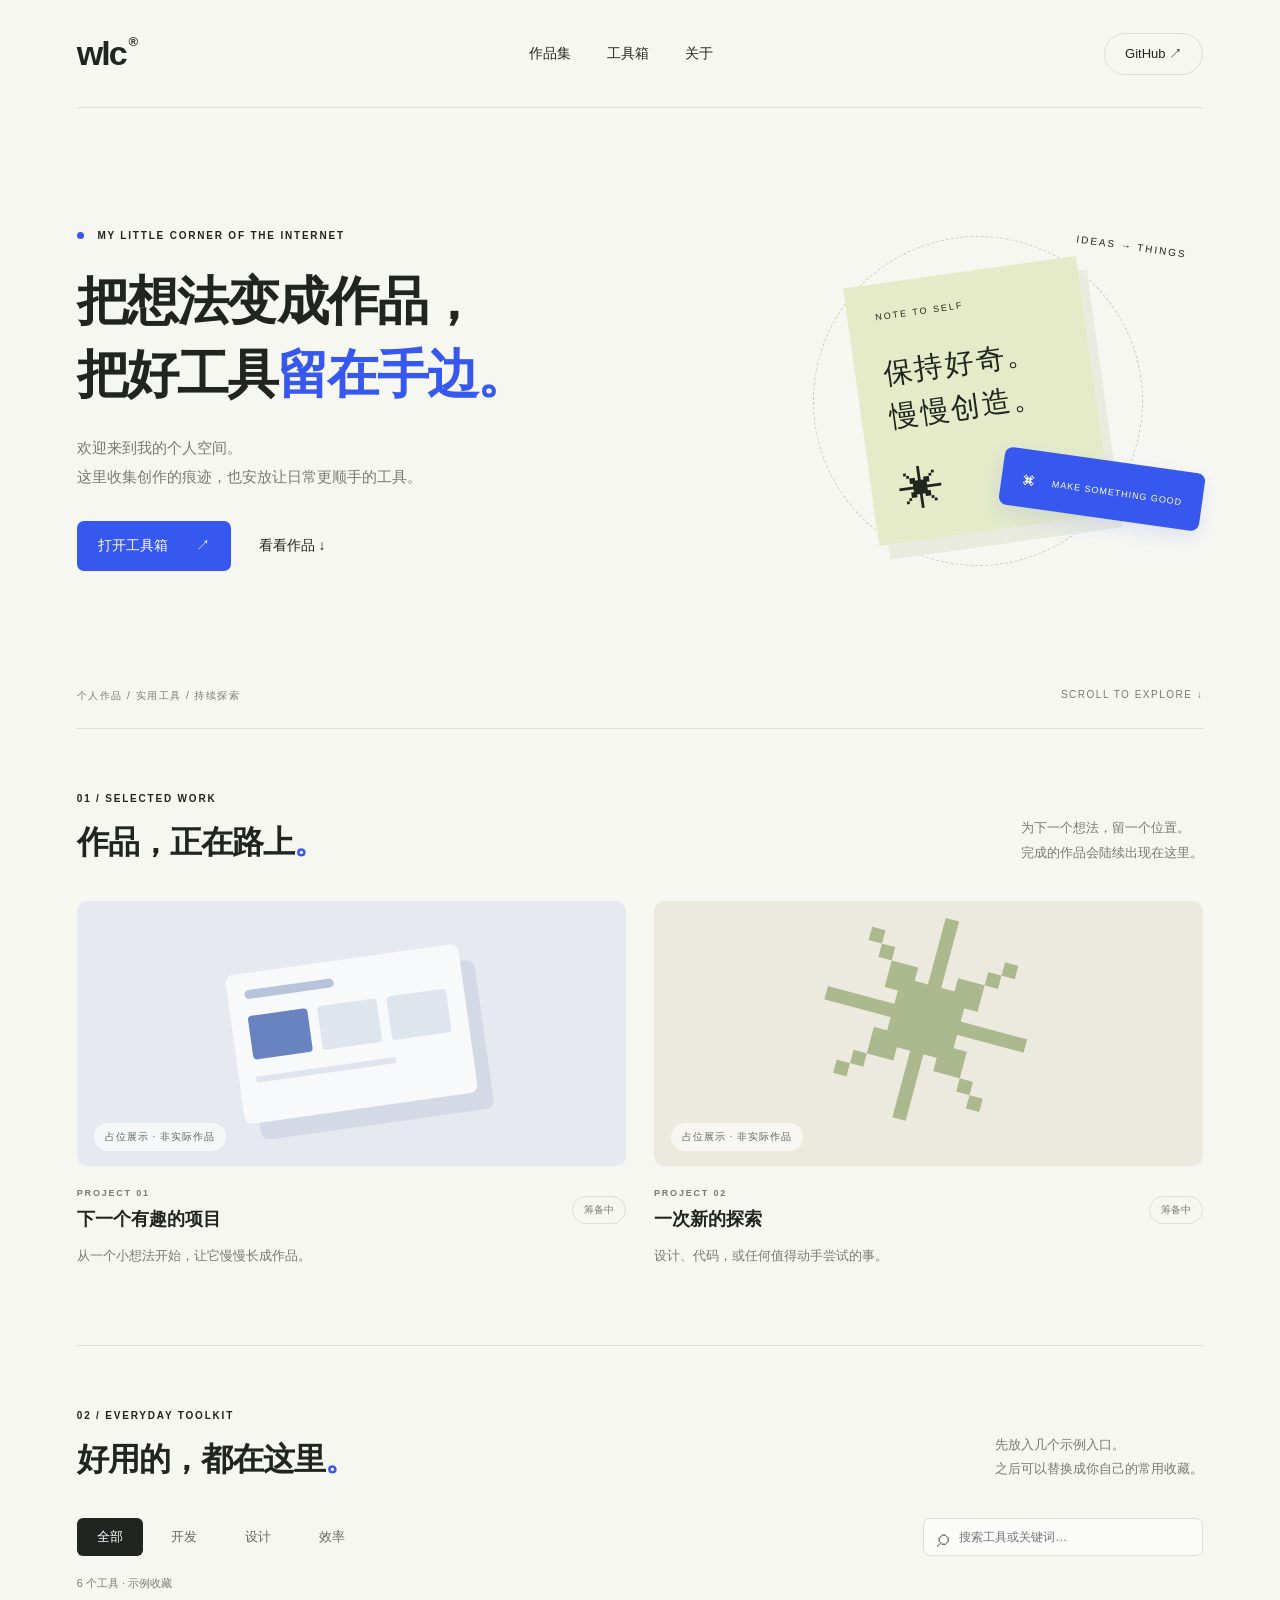
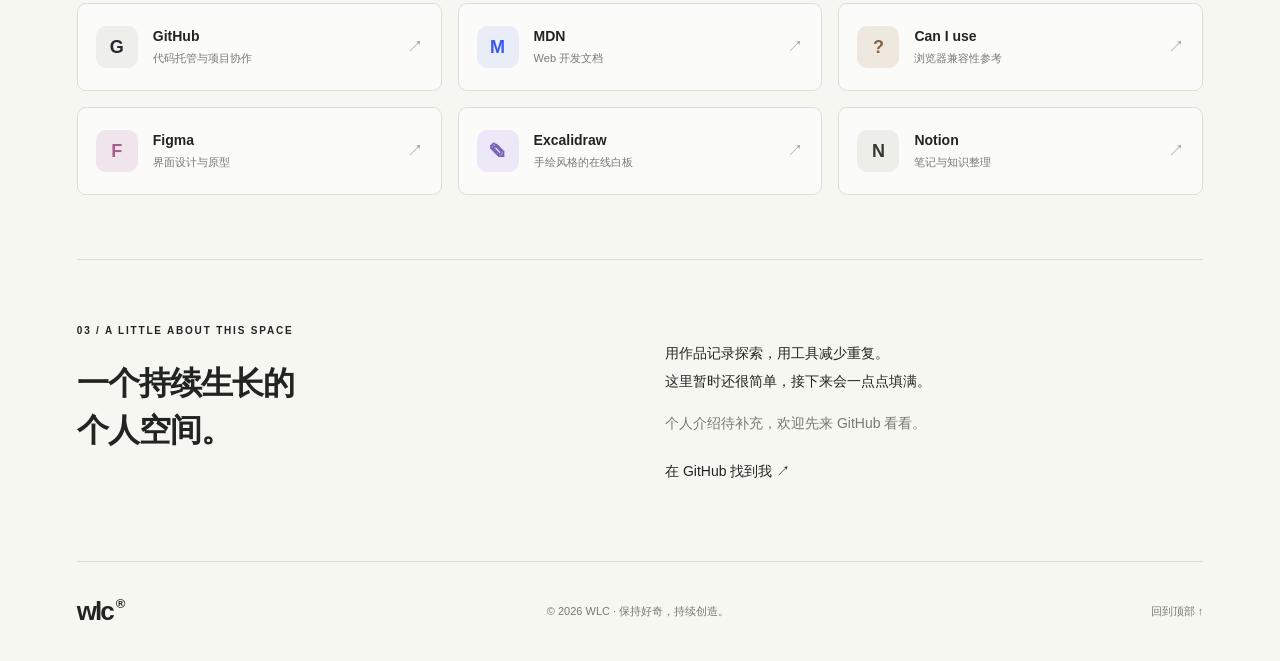
==== public/index.html @ 25a7bd31 "Add files via upload" ====
<!doctype html>
<html lang="zh-CN">
<head>
  <meta charset="UTF-8"><meta name="viewport" content="width=device-width, initial-scale=1">
  <meta name="description" content="我的个人空间：作品、灵感与常用工具。">
  <title>WLC — 个人空间</title>
  <link rel="stylesheet" href="./style.css"><script src="./app.js" defer></script>
</head>
<body>
  <header class="header"><a class="brand" href="#home" aria-label="WLC 首页">wlc<span>®</span></a><nav aria-label="主导航"><a href="#works">作品集</a><a href="#tools">工具箱</a><a href="#about">关于</a></nav><a class="github" href="https://github.com/wuliangchao2397" target="_blank" rel="noopener noreferrer">GitHub ↗</a></header>
  <main id="home">
    <section class="hero"><div class="hero-copy"><p class="eyebrow"><span class="dot"></span> MY LITTLE CORNER OF THE INTERNET</p><h1>把想法变成作品，<br>把好工具<span class="blue">留在手边。</span></h1><p class="intro">欢迎来到我的个人空间。<br>这里收集创作的痕迹，也安放让日常更顺手的工具。</p><div class="hero-actions"><a class="primary" href="#tools">打开工具箱 <span>↗</span></a><a class="text-link" href="#works">看看作品 ↓</a></div></div><div class="desk" aria-hidden="true"><div class="orbit"></div><div class="note"><span>NOTE TO SELF</span><p>保持好奇。<br>慢慢创造。</p><div>✳</div></div><div class="floating">⌘ <span>MAKE SOMETHING GOOD</span></div><div class="small-label">IDEAS → THINGS</div></div><div class="hero-bottom"><span>个人作品 / 实用工具 / 持续探索</span><span>SCROLL TO EXPLORE ↓</span></div></section>
    <section id="works" class="section"><div class="section-top"><div><p class="eyebrow">01 / SELECTED WORK</p><h2>作品，正在路上<span class="blue">。</span></h2></div><p class="section-description">为下一个想法，留一个位置。<br>完成的作品会陆续出现在这里。</p></div><div class="works-grid"><article class="work"><div class="work-art art-one"><div class="wireframe"><i></i><div><b></b><b></b><b></b></div><em></em></div><span class="placeholder">占位展示 · 非实际作品</span></div><div class="work-info"><div><p class="eyebrow">PROJECT 01</p><h3>下一个有趣的项目</h3></div><span class="pill">筹备中</span></div><p class="muted">从一个小想法开始，让它慢慢长成作品。</p></article><article class="work"><div class="work-art art-two"><div class="asterisk">✳</div><span class="placeholder">占位展示 · 非实际作品</span></div><div class="work-info"><div><p class="eyebrow">PROJECT 02</p><h3>一次新的探索</h3></div><span class="pill">筹备中</span></div><p class="muted">设计、代码，或任何值得动手尝试的事。</p></article></div></section>
    <section id="tools" class="section tools-section"><div class="section-top"><div><p class="eyebrow">02 / EVERYDAY TOOLKIT</p><h2>好用的，都在这里<span class="blue">。</span></h2></div><p class="section-description">先放入几个示例入口。<br>之后可以替换成你自己的常用收藏。</p></div><div class="tool-controls"><div class="filters" role="group" aria-label="工具分类"><button class="active" data-category="全部" aria-pressed="true">全部</button><button data-category="开发" aria-pressed="false">开发</button><button data-category="设计" aria-pressed="false">设计</button><button data-category="效率" aria-pressed="false">效率</button></div><label class="search"><span aria-hidden="true">⌕</span><input id="search" type="search" placeholder="搜索工具或关键词…" aria-label="搜索工具"></label></div><p id="result-count" class="result-count" aria-live="polite"></p><div id="tool-grid" class="tool-grid"></div><p id="empty" class="empty" hidden>还没有匹配的工具，换个关键词试试。</p><noscript><p>启用 JavaScript 后可使用工具搜索。你也可以直接访问 <a href="https://github.com/">GitHub</a> 或 <a href="https://www.figma.com/">Figma</a>。</p></noscript></section>
    <section id="about" class="about"><div><p class="eyebrow">03 / A LITTLE ABOUT THIS SPACE</p><h2>一个持续生长的<br>个人空间。</h2></div><div><p>用作品记录探索，用工具减少重复。<br>这里暂时还很简单，接下来会一点点填满。</p><p class="muted">个人介绍待补充，欢迎先来 GitHub 看看。</p><a class="text-link" href="https://github.com/wuliangchao2397" target="_blank" rel="noopener noreferrer">在 GitHub 找到我 ↗</a></div></section>
  </main><footer><a class="brand" href="#home">wlc<span>®</span></a><span>© <span id="year">2026</span> WLC · 保持好奇，持续创造。</span><a href="#home">回到顶部 ↑</a></footer>
</body>
</html>
---- public/style.css ----
:root{--bg:#f7f7f2;--ink:#22251f;--muted:#777b72;--blue:#3758ee;--line:#dddfd5}*{box-sizing:border-box}html{scroll-behavior:smooth;scroll-padding-top:30px}body{margin:0;background:var(--bg);color:var(--ink);font-family:Inter,-apple-system,BlinkMacSystemFont,"PingFang SC","Microsoft YaHei",sans-serif}a{color:inherit;text-decoration:none}button,input{font:inherit}a:focus-visible,button:focus-visible,input:focus-visible{outline:3px solid var(--blue);outline-offset:5px}.header,main,footer{max-width:1200px;margin:auto}.header{height:108px;display:flex;align-items:center;justify-content:space-between;border-bottom:1px solid var(--line)}.brand{font-size:34px;font-weight:850;letter-spacing:-2px}.brand span{font-size:13px;vertical-align:top;letter-spacing:0;margin-left:3px}.header nav{display:flex;gap:36px;font-size:14px}.header nav a:hover,.text-link:hover{color:var(--blue)}.github{border:1px solid var(--line);border-radius:30px;padding:11px 20px;font-size:13px}.hero{position:relative;display:grid;grid-template-columns:1.5fr 1fr;align-items:center;min-height:620px;padding:65px 0 100px}.eyebrow{font-size:10px;letter-spacing:1.8px;font-weight:650;margin:0 0 24px}.dot{display:inline-block;background:var(--blue);width:7px;height:7px;border-radius:50%;margin-right:9px}.hero h1{font-size:clamp(32px,4.2vw,52px);line-height:1.4;letter-spacing:-2px;margin:0 0 24px;font-weight:750}.blue{color:var(--blue)}.intro{font-size:15px;line-height:1.9;color:var(--muted)}.hero-actions{display:flex;gap:28px;align-items:center;margin-top:30px}.primary{background:var(--blue);color:white;border-radius:7px;padding:16px 21px;font-size:14px}.primary span{margin-left:24px}.primary:hover{background:#233dca}.text-link{font-size:14px}.desk{height:340px;position:relative;display:flex;align-items:center;justify-content:center}.orbit{position:absolute;width:330px;height:330px;border:1px dashed #c8ccbf;border-radius:50%;transform:rotate(-20deg)}.note{position:relative;transform:rotate(-8deg);width:235px;height:260px;padding:28px;background:#e5ebc9;box-shadow:9px 15px 0 #e9ebdf;display:flex;flex-direction:column;justify-content:space-between}.note span{font-size:9px;letter-spacing:2px}.note p{font-size:29px;line-height:1.5;margin:0;letter-spacing:2px}.note div{font-size:45px;line-height:1}.floating{position:absolute;right:0;bottom:53px;background:var(--blue);color:white;padding:15px 20px;border-radius:8px;transform:rotate(8deg);font-size:24px;box-shadow:0 8px 20px #3758ee20}.floating span{font-size:9px;letter-spacing:1px;vertical-align:middle;margin-left:12px}.small-label{position:absolute;top:10px;right:16px;font-size:10px;letter-spacing:2px;transform:rotate(8deg)}.hero-bottom{position:absolute;bottom:25px;left:0;right:0;display:flex;justify-content:space-between;font-size:10px;letter-spacing:1.5px;color:var(--muted)}.section{padding:64px 0;border-top:1px solid var(--line)}.section-top{display:flex;align-items:end;justify-content:space-between;margin-bottom:36px}.section-top .eyebrow{margin-bottom:15px}h2{font-size:32px;letter-spacing:-1px;margin:0;line-height:1.45}.section-description{font-size:13px;color:var(--muted);line-height:1.9;margin:0}.works-grid{display:grid;grid-template-columns:1fr 1fr;gap:28px}.work-art{height:265px;border-radius:10px;position:relative;display:grid;place-items:center;overflow:hidden}.art-one{background:#e6eaf0}.wireframe{width:235px;height:150px;background:#f8f9fb;transform:rotate(-8deg);border-radius:8px;box-shadow:14px 18px 0 #d4dae5;padding:17px}.wireframe i{display:block;width:45%;height:9px;background:#b8c4db;border-radius:10px}.wireframe>div{display:flex;gap:10px;margin:17px 0}.wireframe b{width:60px;height:44px;border-radius:4px;background:#dfe5ef}.wireframe b:first-child{background:#6983c1}.wireframe em{display:block;height:6px;width:70%;background:#dfe5ef}.art-two{background:#ece9df}.asterisk{font-size:220px;line-height:1;color:#acb88e;transform:rotate(15deg)}.placeholder{position:absolute;bottom:15px;left:17px;font-size:10px;letter-spacing:1px;color:#5e665b;background:#ffffffa0;border-radius:20px;padding:7px 11px}.work-info{display:flex;justify-content:space-between;align-items:center;margin-top:22px}.work-info .eyebrow{margin-bottom:9px;color:var(--muted);font-size:9px}h3{font-size:18px;margin:0}.pill{font-size:10px;border:1px solid var(--line);border-radius:20px;padding:6px 11px;color:var(--muted)}.muted{color:var(--muted);font-size:13px;line-height:1.8}.tool-controls{display:flex;justify-content:space-between;gap:20px}.filters{display:flex;gap:8px}.filters button{border:0;background:transparent;padding:10px 20px;border-radius:6px;font-size:13px;cursor:pointer;color:#64695f}.filters button.active{background:var(--ink);color:white}.search{border:1px solid var(--line);background:#fff8;border-radius:7px;display:flex;align-items:center;gap:10px;padding:0 13px;width:280px}.search span{font-size:24px;color:var(--muted)}input{width:100%;border:0;background:transparent;padding:10px 0;font-size:12px;color:var(--ink);min-width:0}.result-count{font-size:11px;color:var(--muted);margin:20px 0 12px}.tool-grid{display:grid;grid-template-columns:repeat(3,1fr);gap:16px}.tool{display:flex;align-items:center;gap:15px;background:#fff9;border:1px solid var(--line);border-radius:9px;padding:22px 18px;transition:transform .15s,border-color .15s}.tool:hover{transform:translateY(-3px);border-color:#a1acee}.tool-icon{width:42px;height:42px;border-radius:10px;display:grid;place-items:center;background:var(--tile);color:var(--symbol);font-size:18px;font-weight:750;flex-shrink:0}.tool h3{font-size:14px;margin-bottom:6px}.tool p{font-size:11px;color:var(--muted);margin:0;line-height:1.5}.tool-arrow{margin-left:auto;color:#999f93;font-size:16px}.empty{text-align:center;padding:40px;color:var(--muted)}.about{border-top:1px solid var(--line);padding:65px 0 80px;display:grid;grid-template-columns:1fr 1fr;gap:50px}.about>div>p:not(.eyebrow){font-size:14px;line-height:2}.about .text-link{display:inline-block;margin-top:12px}footer{border-top:1px solid var(--line);min-height:100px;display:flex;align-items:center;justify-content:space-between;font-size:11px;color:var(--muted)}footer .brand{color:var(--ink);font-size:26px}@media(min-width:1440px){.header,main,footer{max-width:1200px}}@media(max-width:1280px){.header,main,footer{margin-left:6%;margin-right:6%}}@media(max-width:760px){.header{height:80px}.header nav{gap:18px;font-size:12px}.github{padding:9px 12px;font-size:11px}.brand{font-size:29px}.hero{grid-template-columns:1fr;padding:45px 0 75px;min-height:0}.hero h1{font-size:36px;letter-spacing:-1px}.hero .eyebrow{font-size:8px;letter-spacing:1.2px}.desk{height:280px;margin-top:35px}.orbit{width:245px;height:245px}.note{width:190px;height:210px;padding:20px}.note p{font-size:25px}.floating{right:6%;bottom:25px}.small-label{right:10%;top:10px}.hero-bottom{font-size:8px;letter-spacing:.3px}.section{padding:40px 0}.section-top{display:block;margin-bottom:25px}h2{font-size:27px}.section-description{margin-top:14px}.works-grid{grid-template-columns:1fr;gap:28px}.work-art{height:235px}.tool-controls{flex-direction:column;gap:16px}.filters button{padding:9px 17px}.search{width:100%}.tool-grid{grid-template-columns:1fr 1fr;gap:10px}.tool{padding:16px 12px;gap:10px}.tool-icon{width:34px;height:34px;font-size:15px}.tool h3{font-size:12px}.tool p{font-size:10px}.tool-arrow{display:none}.about{grid-template-columns:1fr;gap:15px;padding:40px 0}footer{flex-wrap:wrap;gap:15px;padding:25px 0}footer>span{order:3;width:100%}}@media(prefers-reduced-motion:reduce){html{scroll-behavior:auto}.tool{transition:none}}
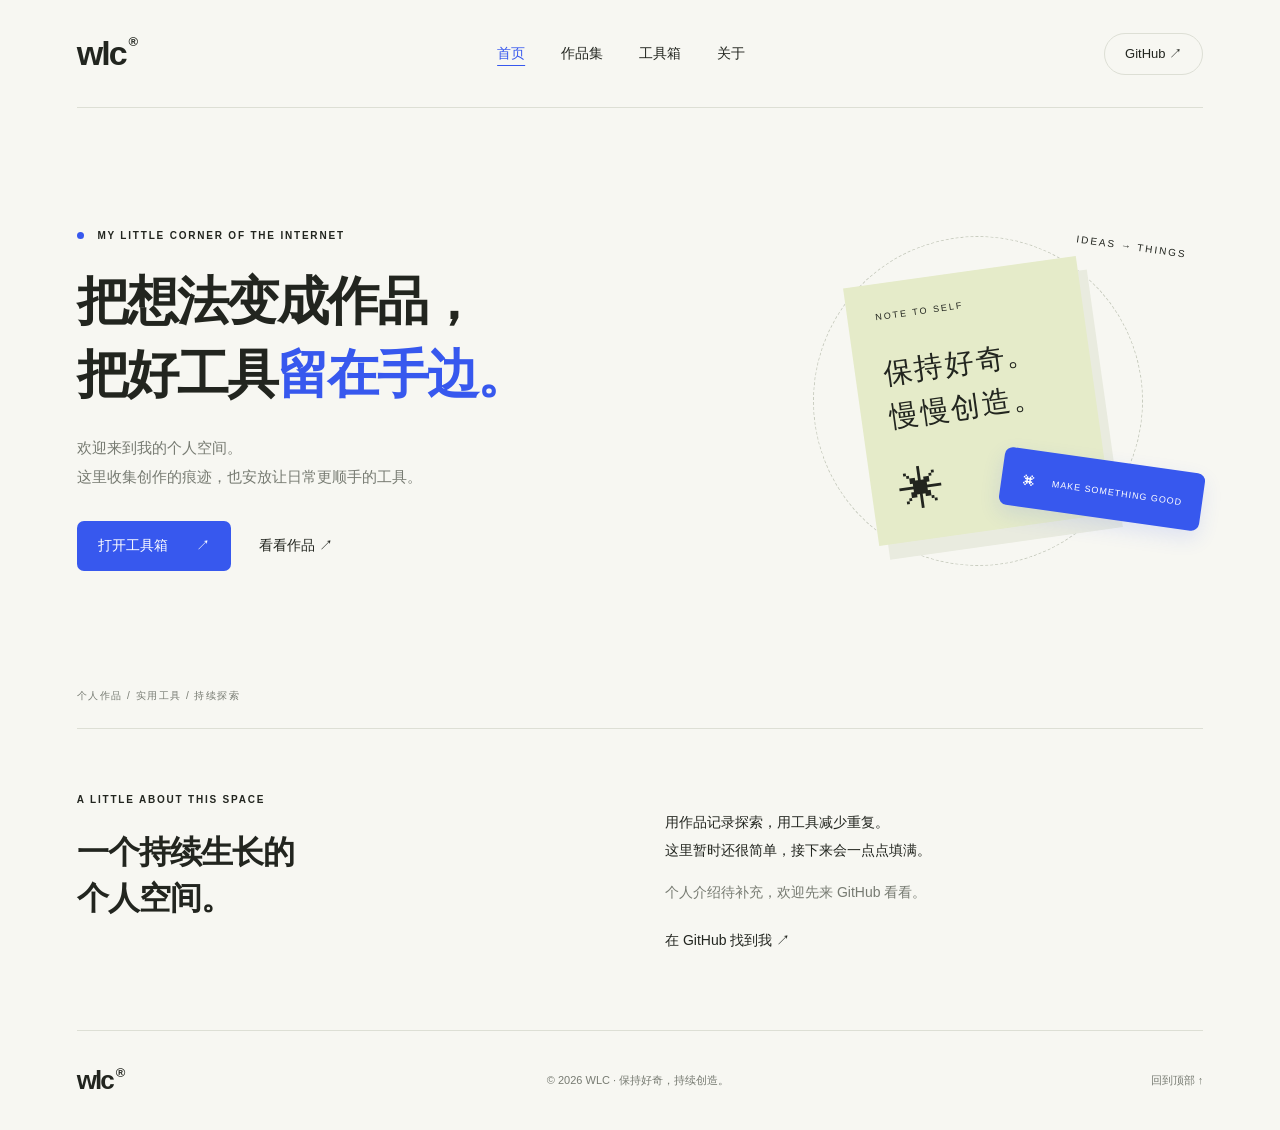
==== commit 44ea9ed6: "feat: 拆分个人网站页面并修复本地导航" ====
--- a/public/index.html
+++ b/public/index.html
@@ -4,15 +4,13 @@
   <meta charset="UTF-8"><meta name="viewport" content="width=device-width, initial-scale=1">
   <meta name="description" content="我的个人空间：作品、灵感与常用工具。">
   <title>WLC — 个人空间</title>
-  <link rel="stylesheet" href="./style.css"><script src="./app.js" defer></script>
+  <link rel="stylesheet" href="./style.css"><script src="./common.js" defer></script>
 </head>
 <body>
-  <header class="header"><a class="brand" href="#home" aria-label="WLC 首页">wlc<span>®</span></a><nav aria-label="主导航"><a href="#works">作品集</a><a href="#tools">工具箱</a><a href="#about">关于</a></nav><a class="github" href="https://github.com/wuliangchao2397" target="_blank" rel="noopener noreferrer">GitHub ↗</a></header>
+  <header class="header"><a class="brand" href="./index.html" aria-label="WLC 首页">wlc<span>®</span></a><nav aria-label="主导航"><a href="./index.html" aria-current="page">首页</a><a href="./works.html">作品集</a><a href="./tools.html">工具箱</a><a href="./index.html#about">关于</a></nav><a class="github" href="https://github.com/wuliangchao2397" target="_blank" rel="noopener noreferrer">GitHub ↗</a></header>
   <main id="home">
-    <section class="hero"><div class="hero-copy"><p class="eyebrow"><span class="dot"></span> MY LITTLE CORNER OF THE INTERNET</p><h1>把想法变成作品，<br>把好工具<span class="blue">留在手边。</span></h1><p class="intro">欢迎来到我的个人空间。<br>这里收集创作的痕迹，也安放让日常更顺手的工具。</p><div class="hero-actions"><a class="primary" href="#tools">打开工具箱 <span>↗</span></a><a class="text-link" href="#works">看看作品 ↓</a></div></div><div class="desk" aria-hidden="true"><div class="orbit"></div><div class="note"><span>NOTE TO SELF</span><p>保持好奇。<br>慢慢创造。</p><div>✳</div></div><div class="floating">⌘ <span>MAKE SOMETHING GOOD</span></div><div class="small-label">IDEAS → THINGS</div></div><div class="hero-bottom"><span>个人作品 / 实用工具 / 持续探索</span><span>SCROLL TO EXPLORE ↓</span></div></section>
-    <section id="works" class="section"><div class="section-top"><div><p class="eyebrow">01 / SELECTED WORK</p><h2>作品，正在路上<span class="blue">。</span></h2></div><p class="section-description">为下一个想法，留一个位置。<br>完成的作品会陆续出现在这里。</p></div><div class="works-grid"><article class="work"><div class="work-art art-one"><div class="wireframe"><i></i><div><b></b><b></b><b></b></div><em></em></div><span class="placeholder">占位展示 · 非实际作品</span></div><div class="work-info"><div><p class="eyebrow">PROJECT 01</p><h3>下一个有趣的项目</h3></div><span class="pill">筹备中</span></div><p class="muted">从一个小想法开始，让它慢慢长成作品。</p></article><article class="work"><div class="work-art art-two"><div class="asterisk">✳</div><span class="placeholder">占位展示 · 非实际作品</span></div><div class="work-info"><div><p class="eyebrow">PROJECT 02</p><h3>一次新的探索</h3></div><span class="pill">筹备中</span></div><p class="muted">设计、代码，或任何值得动手尝试的事。</p></article></div></section>
-    <section id="tools" class="section tools-section"><div class="section-top"><div><p class="eyebrow">02 / EVERYDAY TOOLKIT</p><h2>好用的，都在这里<span class="blue">。</span></h2></div><p class="section-description">先放入几个示例入口。<br>之后可以替换成你自己的常用收藏。</p></div><div class="tool-controls"><div class="filters" role="group" aria-label="工具分类"><button class="active" data-category="全部" aria-pressed="true">全部</button><button data-category="开发" aria-pressed="false">开发</button><button data-category="设计" aria-pressed="false">设计</button><button data-category="效率" aria-pressed="false">效率</button></div><label class="search"><span aria-hidden="true">⌕</span><input id="search" type="search" placeholder="搜索工具或关键词…" aria-label="搜索工具"></label></div><p id="result-count" class="result-count" aria-live="polite"></p><div id="tool-grid" class="tool-grid"></div><p id="empty" class="empty" hidden>还没有匹配的工具，换个关键词试试。</p><noscript><p>启用 JavaScript 后可使用工具搜索。你也可以直接访问 <a href="https://github.com/">GitHub</a> 或 <a href="https://www.figma.com/">Figma</a>。</p></noscript></section>
-    <section id="about" class="about"><div><p class="eyebrow">03 / A LITTLE ABOUT THIS SPACE</p><h2>一个持续生长的<br>个人空间。</h2></div><div><p>用作品记录探索，用工具减少重复。<br>这里暂时还很简单，接下来会一点点填满。</p><p class="muted">个人介绍待补充，欢迎先来 GitHub 看看。</p><a class="text-link" href="https://github.com/wuliangchao2397" target="_blank" rel="noopener noreferrer">在 GitHub 找到我 ↗</a></div></section>
-  </main><footer><a class="brand" href="#home">wlc<span>®</span></a><span>© <span id="year">2026</span> WLC · 保持好奇，持续创造。</span><a href="#home">回到顶部 ↑</a></footer>
+    <section class="hero"><div class="hero-copy"><p class="eyebrow"><span class="dot"></span> MY LITTLE CORNER OF THE INTERNET</p><h1>把想法变成作品，<br>把好工具<span class="blue">留在手边。</span></h1><p class="intro">欢迎来到我的个人空间。<br>这里收集创作的痕迹，也安放让日常更顺手的工具。</p><div class="hero-actions"><a class="primary" href="./tools.html">打开工具箱 <span>↗</span></a><a class="text-link" href="./works.html">看看作品 ↗</a></div></div><div class="desk" aria-hidden="true"><div class="orbit"></div><div class="note"><span>NOTE TO SELF</span><p>保持好奇。<br>慢慢创造。</p><div>✳</div></div><div class="floating">⌘ <span>MAKE SOMETHING GOOD</span></div><div class="small-label">IDEAS → THINGS</div></div><div class="hero-bottom"><span>个人作品 / 实用工具 / 持续探索</span></div></section>
+    <section id="about" class="about"><div><p class="eyebrow">A LITTLE ABOUT THIS SPACE</p><h2>一个持续生长的<br>个人空间。</h2></div><div><p>用作品记录探索，用工具减少重复。<br>这里暂时还很简单，接下来会一点点填满。</p><p class="muted">个人介绍待补充，欢迎先来 GitHub 看看。</p><a class="text-link" href="https://github.com/wuliangchao2397" target="_blank" rel="noopener noreferrer">在 GitHub 找到我 ↗</a></div></section>
+  </main><footer><a class="brand" href="./index.html">wlc<span>®</span></a><span>© <span id="year">2026</span> WLC · 保持好奇，持续创造。</span><a href="#home">回到顶部 ↑</a></footer>
 </body>
 </html>
--- a/public/style.css
+++ b/public/style.css
@@ -1 +1,6 @@
 :root{--bg:#f7f7f2;--ink:#22251f;--muted:#777b72;--blue:#3758ee;--line:#dddfd5}*{box-sizing:border-box}html{scroll-behavior:smooth;scroll-padding-top:30px}body{margin:0;background:var(--bg);color:var(--ink);font-family:Inter,-apple-system,BlinkMacSystemFont,"PingFang SC","Microsoft YaHei",sans-serif}a{color:inherit;text-decoration:none}button,input{font:inherit}a:focus-visible,button:focus-visible,input:focus-visible{outline:3px solid var(--blue);outline-offset:5px}.header,main,footer{max-width:1200px;margin:auto}.header{height:108px;display:flex;align-items:center;justify-content:space-between;border-bottom:1px solid var(--line)}.brand{font-size:34px;font-weight:850;letter-spacing:-2px}.brand span{font-size:13px;vertical-align:top;letter-spacing:0;margin-left:3px}.header nav{display:flex;gap:36px;font-size:14px}.header nav a:hover,.text-link:hover{color:var(--blue)}.github{border:1px solid var(--line);border-radius:30px;padding:11px 20px;font-size:13px}.hero{position:relative;display:grid;grid-template-columns:1.5fr 1fr;align-items:center;min-height:620px;padding:65px 0 100px}.eyebrow{font-size:10px;letter-spacing:1.8px;font-weight:650;margin:0 0 24px}.dot{display:inline-block;background:var(--blue);width:7px;height:7px;border-radius:50%;margin-right:9px}.hero h1{font-size:clamp(32px,4.2vw,52px);line-height:1.4;letter-spacing:-2px;margin:0 0 24px;font-weight:750}.blue{color:var(--blue)}.intro{font-size:15px;line-height:1.9;color:var(--muted)}.hero-actions{display:flex;gap:28px;align-items:center;margin-top:30px}.primary{background:var(--blue);color:white;border-radius:7px;padding:16px 21px;font-size:14px}.primary span{margin-left:24px}.primary:hover{background:#233dca}.text-link{font-size:14px}.desk{height:340px;position:relative;display:flex;align-items:center;justify-content:center}.orbit{position:absolute;width:330px;height:330px;border:1px dashed #c8ccbf;border-radius:50%;transform:rotate(-20deg)}.note{position:relative;transform:rotate(-8deg);width:235px;height:260px;padding:28px;background:#e5ebc9;box-shadow:9px 15px 0 #e9ebdf;display:flex;flex-direction:column;justify-content:space-between}.note span{font-size:9px;letter-spacing:2px}.note p{font-size:29px;line-height:1.5;margin:0;letter-spacing:2px}.note div{font-size:45px;line-height:1}.floating{position:absolute;right:0;bottom:53px;background:var(--blue);color:white;padding:15px 20px;border-radius:8px;transform:rotate(8deg);font-size:24px;box-shadow:0 8px 20px #3758ee20}.floating span{font-size:9px;letter-spacing:1px;vertical-align:middle;margin-left:12px}.small-label{position:absolute;top:10px;right:16px;font-size:10px;letter-spacing:2px;transform:rotate(8deg)}.hero-bottom{position:absolute;bottom:25px;left:0;right:0;display:flex;justify-content:space-between;font-size:10px;letter-spacing:1.5px;color:var(--muted)}.section{padding:64px 0;border-top:1px solid var(--line)}.section-top{display:flex;align-items:end;justify-content:space-between;margin-bottom:36px}.section-top .eyebrow{margin-bottom:15px}h2{font-size:32px;letter-spacing:-1px;margin:0;line-height:1.45}.section-description{font-size:13px;color:var(--muted);line-height:1.9;margin:0}.works-grid{display:grid;grid-template-columns:1fr 1fr;gap:28px}.work-art{height:265px;border-radius:10px;position:relative;display:grid;place-items:center;overflow:hidden}.art-one{background:#e6eaf0}.wireframe{width:235px;height:150px;background:#f8f9fb;transform:rotate(-8deg);border-radius:8px;box-shadow:14px 18px 0 #d4dae5;padding:17px}.wireframe i{display:block;width:45%;height:9px;background:#b8c4db;border-radius:10px}.wireframe>div{display:flex;gap:10px;margin:17px 0}.wireframe b{width:60px;height:44px;border-radius:4px;background:#dfe5ef}.wireframe b:first-child{background:#6983c1}.wireframe em{display:block;height:6px;width:70%;background:#dfe5ef}.art-two{background:#ece9df}.asterisk{font-size:220px;line-height:1;color:#acb88e;transform:rotate(15deg)}.placeholder{position:absolute;bottom:15px;left:17px;font-size:10px;letter-spacing:1px;color:#5e665b;background:#ffffffa0;border-radius:20px;padding:7px 11px}.work-info{display:flex;justify-content:space-between;align-items:center;margin-top:22px}.work-info .eyebrow{margin-bottom:9px;color:var(--muted);font-size:9px}h3{font-size:18px;margin:0}.pill{font-size:10px;border:1px solid var(--line);border-radius:20px;padding:6px 11px;color:var(--muted)}.muted{color:var(--muted);font-size:13px;line-height:1.8}.tool-controls{display:flex;justify-content:space-between;gap:20px}.filters{display:flex;gap:8px}.filters button{border:0;background:transparent;padding:10px 20px;border-radius:6px;font-size:13px;cursor:pointer;color:#64695f}.filters button.active{background:var(--ink);color:white}.search{border:1px solid var(--line);background:#fff8;border-radius:7px;display:flex;align-items:center;gap:10px;padding:0 13px;width:280px}.search span{font-size:24px;color:var(--muted)}input{width:100%;border:0;background:transparent;padding:10px 0;font-size:12px;color:var(--ink);min-width:0}.result-count{font-size:11px;color:var(--muted);margin:20px 0 12px}.tool-grid{display:grid;grid-template-columns:repeat(3,1fr);gap:16px}.tool{display:flex;align-items:center;gap:15px;background:#fff9;border:1px solid var(--line);border-radius:9px;padding:22px 18px;transition:transform .15s,border-color .15s}.tool:hover{transform:translateY(-3px);border-color:#a1acee}.tool-icon{width:42px;height:42px;border-radius:10px;display:grid;place-items:center;background:var(--tile);color:var(--symbol);font-size:18px;font-weight:750;flex-shrink:0}.tool h3{font-size:14px;margin-bottom:6px}.tool p{font-size:11px;color:var(--muted);margin:0;line-height:1.5}.tool-arrow{margin-left:auto;color:#999f93;font-size:16px}.empty{text-align:center;padding:40px;color:var(--muted)}.about{border-top:1px solid var(--line);padding:65px 0 80px;display:grid;grid-template-columns:1fr 1fr;gap:50px}.about>div>p:not(.eyebrow){font-size:14px;line-height:2}.about .text-link{display:inline-block;margin-top:12px}footer{border-top:1px solid var(--line);min-height:100px;display:flex;align-items:center;justify-content:space-between;font-size:11px;color:var(--muted)}footer .brand{color:var(--ink);font-size:26px}@media(min-width:1440px){.header,main,footer{max-width:1200px}}@media(max-width:1280px){.header,main,footer{margin-left:6%;margin-right:6%}}@media(max-width:760px){.header{height:80px}.header nav{gap:18px;font-size:12px}.github{padding:9px 12px;font-size:11px}.brand{font-size:29px}.hero{grid-template-columns:1fr;padding:45px 0 75px;min-height:0}.hero h1{font-size:36px;letter-spacing:-1px}.hero .eyebrow{font-size:8px;letter-spacing:1.2px}.desk{height:280px;margin-top:35px}.orbit{width:245px;height:245px}.note{width:190px;height:210px;padding:20px}.note p{font-size:25px}.floating{right:6%;bottom:25px}.small-label{right:10%;top:10px}.hero-bottom{font-size:8px;letter-spacing:.3px}.section{padding:40px 0}.section-top{display:block;margin-bottom:25px}h2{font-size:27px}.section-description{margin-top:14px}.works-grid{grid-template-columns:1fr;gap:28px}.work-art{height:235px}.tool-controls{flex-direction:column;gap:16px}.filters button{padding:9px 17px}.search{width:100%}.tool-grid{grid-template-columns:1fr 1fr;gap:10px}.tool{padding:16px 12px;gap:10px}.tool-icon{width:34px;height:34px;font-size:15px}.tool h3{font-size:12px}.tool p{font-size:10px}.tool-arrow{display:none}.about{grid-template-columns:1fr;gap:15px;padding:40px 0}footer{flex-wrap:wrap;gap:15px;padding:25px 0}footer>span{order:3;width:100%}}@media(prefers-reduced-motion:reduce){html{scroll-behavior:auto}.tool{transition:none}}
+
+/* Shared navigation and standalone content pages. */
+.header nav a[aria-current="page"]{color:var(--blue);text-decoration:underline;text-underline-offset:7px}.page-section{border-top:0;min-height:calc(100vh - 208px)}.page-section h1{font-size:32px;letter-spacing:-1px;margin:0;line-height:1.45}
+@media(max-width:760px){.page-section h1{font-size:27px}.page-section{min-height:calc(100vh - 180px)}}
+@media(max-width:480px){.header{height:auto;min-height:100px;flex-wrap:wrap;gap:16px;padding:18px 0}.header nav{order:3;width:100%;justify-content:space-between;gap:12px}.tool-grid{grid-template-columns:1fr}}
